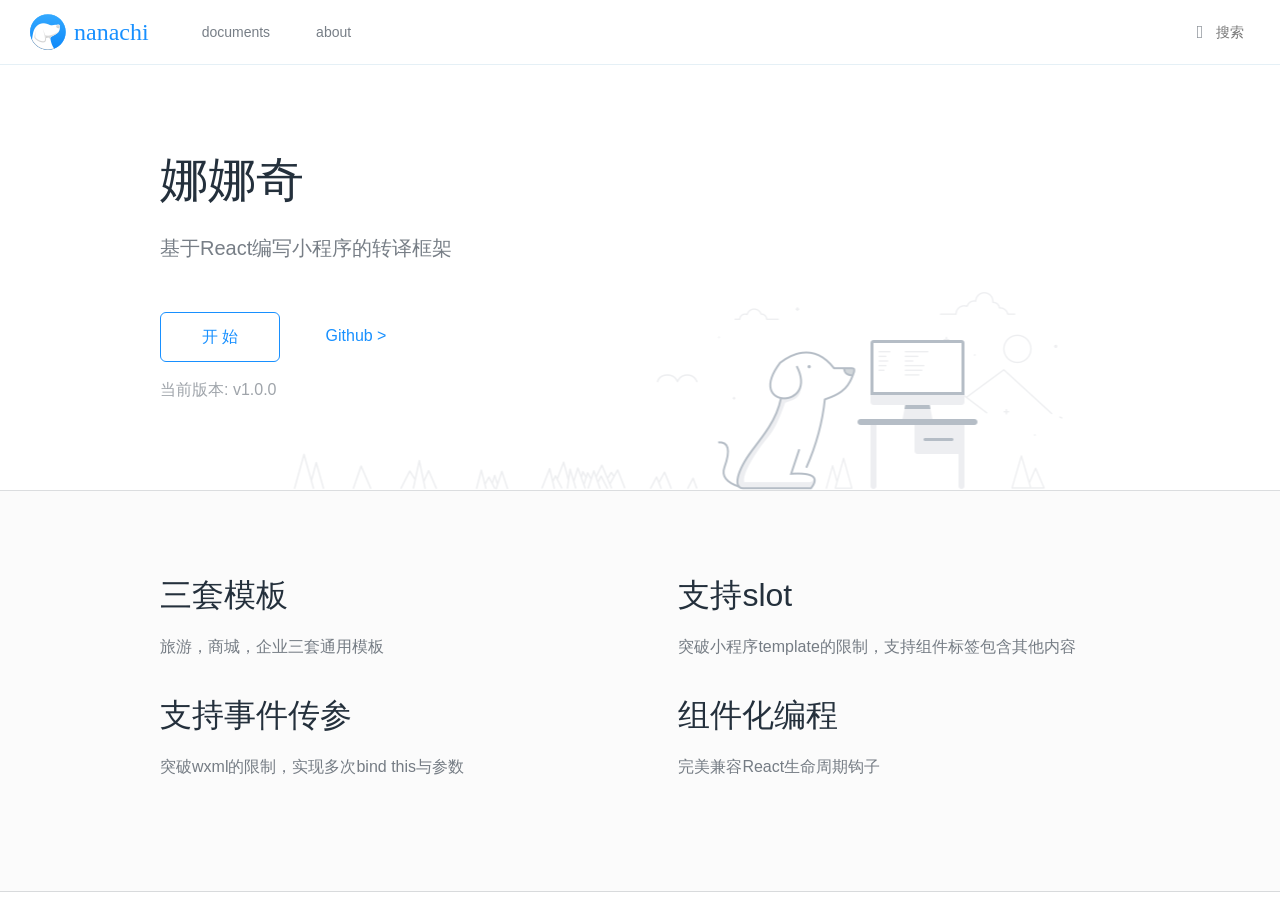
==== index.html @ 3ed21d97 "添加官网" ====
<html lang="zh-CN"><head><meta charSet="UTF-8"/><meta content="text/html; charset=utf-8" http-equiv="Content-Type"/><meta http-equiv="X-UA-Compatible" content="IE=edge"/><meta name="viewport" content="width=device-width, initial-scale=1, maximum-scale=1"/><meta name="apple-mobile-web-app-capable" content="yes"/><meta name="apple-mobile-web-app-status-bar-style" content="black"/><link rel="apple-touch-icon" sizes="180x180" href="ydoc/images/apple-touch-icon.png"/><link rel="icon" type="image/png" sizes="32x32" href="ydoc/images/favicon-32x32.png"/><link rel="icon" type="image/png" sizes="16x16" href="ydoc/images/favicon-16x16.png"/><link rel="manifest" href="ydoc/images/manifest.json"/><link rel="mask-icon" href="ydoc/images/safari-pinned-tab.svg" color="#5bbad5"/><meta name="theme-color" content="#ffffff"/><meta http-equiv="Cache-Control" content="no-transform"/><meta http-equiv="Cache-Control" content="no-siteapp"/><title>nanachi</title><link rel="stylesheet" href="ydoc/styles/style.css"/><meta name="author" content="司徒正美"/><meta name="keywords"/><meta name="description" content="使用Reac微信小程序"/><meta id="releativePath" content=""/><link rel="stylesheet" href="ydoc/ydoc-plugin-search/search.css"/></head><body><div class="g-doc"><div class="m-main" id="js-panel"><header class="m-header" id="js-header"><div class="m-header-title js-logo"><a href="" target="_self"><img class="logo" width="36" src="ydoc/images/dog@1x.png"/><h6 class="name">nanachi</h6></a></div><div><div class="m-search">
      <div class="icon">&#xf0fd;</div>
      <input type="text" class="input js-input" placeholder="搜索" />
      <div class="m-search-result js-search-result"></div>
    </div></div><nav class="m-header-nav js-nav"><ul class="m-header-items"><li class="item "><a class="href" href="documents/intro.html">documents</a></li><li class="item "><a class="href" href="about/index.html">about</a></li></ul></nav><div id="js-nav-btn" class="m-header-btn ui-font-ydoc"></div></header><div class="m-content" id="js-content"><div class="g-home"><section class="m-section home"><div class="m-section-container"><div class="m-section-title"><h4 class="name">娜娜奇</h4><p class="desc">基于React编写小程序的转译框架</p><div class="m-section-btngroup"><a href="./documents/index.html"><div class="btn ">开 始</div></a><a href="https://github.com/YMFE/ydoc"><div class="btn btn-ghost">Github &gt;</div></a></div><p class="caption">当前版本: v1.0.0</p></div><div class="m-section-banner"><img src="./ydoc/images/dogbg@1x.png" alt="bg" srcSet="./ydoc/images/dogbg@2x.png 2x"/></div></div></section><section class="m-section feature"><div class="m-section-container"><div class="m-section-box"><div class="item"><h6 class="title">三套模板</h6><p class="desc">旅游，商城，企业三套通用模板</p></div><div class="item"><h6 class="title">支持slot</h6><p class="desc">突破小程序template的限制，支持组件标签包含其他内容</p></div><div class="item"><h6 class="title">支持事件传参</h6><p class="desc">突破wxml的限制，实现多次bind this与参数</p></div><div class="item"><h6 class="title">组件化编程</h6><p class="desc">完美兼容React生命周期钩子</p></div></div></div></section></div><footer class="m-footer"><div class="m-footer-container"><div class="m-footer-links"><div class="group"><p class="title">团队网址</p><ul><li><a class="href" href="https://ymfe.org/">YMFE</a></li><li><a class="href" href="https://blog.ymfe.org/">YMFE Blog</a></li></ul></div><div class="group"><p class="title">Git仓库</p><ul><li><a class="href" href="https://github.com/YMFE/ydoc">Github</a></li><li><a class="href" href="https://github.com/YMFE/ydoc/issues">Github Issue</a></li></ul></div></div><div class="m-footer-title"><p class="copyright">© 2018 <a class="href" href="https://ymfe.org/">YMFE Team</a></p><p>Build by <a class="href" href="https://ydoc.ymfe.org/">ydoc</a></p></div></div></footer></div></div></div><div></div><script>
    var $content = document.getElementById('js-content');
    var $summaryItems = Array.prototype.slice.call(document.querySelectorAll('#js-menu .href'));
    var $menu = document.getElementById('js-menu');
    if ($menu && sessionStorage.menuScrollTop) {
		$menu.scrollTop = sessionStorage.menuScrollTop;
    }
    // 刷新页面但不切换 pathname 的时候，内容区恢复到记忆的高度
    if ($content && sessionStorage.contentScrollTop && window.location.pathname == sessionStorage.locationPathname) {
      $content.scrollTop = sessionStorage.contentScrollTop;
    }
    sessionStorage.setItem('locationPathname', window.location.pathname);</script><script src="ydoc/scripts/plugins/dollar.min.js"></script><script src="ydoc/scripts/plugins/responsive-nav.min.js"></script><script src="ydoc/scripts/plugins/slideout.min.js"></script><script src="ydoc/scripts/app.js"></script><script src="ydoc/ydoc-plugin-search/core.js"></script><script src="ydoc/ydoc-plugin-search/search.js"></script><script src="search_json.js"></script></body></html>
---- ydoc/styles/style.css ----
@charset "UTF-8";
/*
	* by wenbo.dong@qunar.com
	* method color
	* param $color: color HEX
	* param $index: color number
*/
body {
  font-size: 14px;
  color: rgba(3, 17, 31, 0.87);
  -webkit-font-smoothing: antialiased;
  line-height: 1.5;
}

@font-face {
  font-family: 'ydoc';
  src: url("https://s.qunarzz.com/ydoc/fonts/0.0.4/ydoc.eot");
  /* IE9*/
  src: url("https://s.qunarzz.com/ydoc/fonts/0.0.4/ydoc.woff") format("woff"), url("https://s.qunarzz.com/ydoc/fonts/0.0.4/ymfe.ttf") format("truetype"), url("https://s.qunarzz.com/ydoc/fonts/0.0.4/ydoc.svg#iconfont") format("svg");
  /* iOS 4.1- */
}

.ui-font-ydoc {
  font-family: ydoc;
}

::-webkit-scrollbar {
  width: 6px;
  height: 4px;
}

::-webkit-scrollbar-track {
  -webkit-box-shadow: rgba(217, 237, 255, 0.3);
  background: rgba(217, 237, 255, 0.1);
}

::-webkit-scrollbar-thumb {
  border-radius: 3px;
  background: rgba(101, 181, 255, 0.3);
  -webkit-box-shadow: rgba(217, 237, 255, 0.5);
}

::-webkit-scrollbar-thumb:window-inactive {
  background: rgba(101, 181, 255, 0.3);
}

h1, h2, h3, h4, h5, h6 {
  margin-top: 0;
  margin-bottom: .5em;
  font-weight: 400;
  line-height: 1.5;
}

p {
  margin-top: 0;
  margin-bottom: 1em;
}

h1, .h1 {
  font-size: 32px;
}

h2, .h2 {
  font-size: 24px;
}

h3, .h3 {
  font-size: 20px;
}

h4, .h4 {
  font-size: 16px;
}

h5, .h5 {
  font-size: 14px;
}

h6, .h6 {
  font-size: 12px;
}

@media screen and (max-width: 960px) {
  ::-webkit-scrollbar {
    /*隐藏滚轮*/
    display: none;
  }
}

*,
::before,
::after {
  box-sizing: border-box;
  -webkit-tap-highlight-color: rgba(0, 0, 0, 0);
}

html {
  font-size: 100px;
}

body {
  font-family: -apple-system, BlinkMacSystemFont, "Segoe UI", Roboto, "Helvetica Neue", Helvetica, "PingFang SC", "Hiragino Sans GB", "Microsoft YaHei", SimSun, sans-serif;
}

ul,
ol,
dl,
dd,
h1,
h2,
h3,
h4,
h5,
h6,
figure,
form,
fieldset,
legend,
input,
textarea,
button,
p,
blockquote,
th,
td,
pre,
xmp {
  margin: 0;
  padding: 0;
}

input,
textarea,
button,
select,
pre,
xmp,
tt,
code,
kbd,
samp {
  line-height: inherit;
  font-family: inherit;
}

table {
  border-collapse: collapse;
  border-spacing: 0;
  table-layout: fixed;
  text-align: left;
}

fieldset,
img {
  border: 0;
  vertical-align: middle;
}

article,
aside,
details,
figcaption,
figure,
footer,
header,
main,
menu,
nav,
section,
summary {
  display: block;
}

audio,
canvas,
video {
  display: inline-block;
}

blockquote:before,
blockquote:after,
q:before,
q:after {
  content: "\0020";
}

textarea {
  resize: vertical;
}

input,
textarea,
button,
select
a {
  outline: 0 none;
}

input,
textarea,
button,
select {
  color: inherit;
}

input:disabled,
textarea:disabled,
button:disabled,
select:disabled {
  opacity: 1;
}

button::-moz-focus-inner,
input::-moz-focus-inner {
  padding: 0;
  border: 0;
}

mark {
  background-color: rgba(0, 0, 0, 0);
}

a,
ins,
s,
u,
del {
  text-decoration: none;
}

a,
img {
  -webkit-touch-callout: none;
}

a:link, a:visited {
  color: inherit;
}

.row {
  box-sizing: border-box;
  width: 100%;
}

.row:after {
  content: '';
  display: table;
  clear: both;
}

.container {
  box-sizing: border-box;
}

@media screen and (max-width: 600px) {
  .col-xs-1 {
    width: 8.33333%;
    float: left;
    box-sizing: border-box;
  }
  .col-xs-2 {
    width: 16.66667%;
    float: left;
    box-sizing: border-box;
  }
  .col-xs-3 {
    width: 25%;
    float: left;
    box-sizing: border-box;
  }
  .col-xs-4 {
    width: 33.33333%;
    float: left;
    box-sizing: border-box;
  }
  .col-xs-5 {
    width: 41.66667%;
    float: left;
    box-sizing: border-box;
  }
  .col-xs-6 {
    width: 50%;
    float: left;
    box-sizing: border-box;
  }
  .col-xs-7 {
    width: 58.33333%;
    float: left;
    box-sizing: border-box;
  }
  .col-xs-8 {
    width: 66.66667%;
    float: left;
    box-sizing: border-box;
  }
  .col-xs-9 {
    width: 75%;
    float: left;
    box-sizing: border-box;
  }
  .col-xs-10 {
    width: 83.33333%;
    float: left;
    box-sizing: border-box;
  }
  .col-xs-11 {
    width: 91.66667%;
    float: left;
    box-sizing: border-box;
  }
  .col-xs-12 {
    width: 100%;
    float: left;
    box-sizing: border-box;
  }
  .container {
    width: 100%;
    padding: 0 .16rem;
  }
}

@media screen and (min-width: 600px) {
  .col-sm-1 {
    width: 8.33333%;
    float: left;
    box-sizing: border-box;
  }
  .col-sm-2 {
    width: 16.66667%;
    float: left;
    box-sizing: border-box;
  }
  .col-sm-3 {
    width: 25%;
    float: left;
    box-sizing: border-box;
  }
  .col-sm-4 {
    width: 33.33333%;
    float: left;
    box-sizing: border-box;
  }
  .col-sm-5 {
    width: 41.66667%;
    float: left;
    box-sizing: border-box;
  }
  .col-sm-6 {
    width: 50%;
    float: left;
    box-sizing: border-box;
  }
  .col-sm-7 {
    width: 58.33333%;
    float: left;
    box-sizing: border-box;
  }
  .col-sm-8 {
    width: 66.66667%;
    float: left;
    box-sizing: border-box;
  }
  .col-sm-9 {
    width: 75%;
    float: left;
    box-sizing: border-box;
  }
  .col-sm-10 {
    width: 83.33333%;
    float: left;
    box-sizing: border-box;
  }
  .col-sm-11 {
    width: 91.66667%;
    float: left;
    box-sizing: border-box;
  }
  .col-sm-12 {
    width: 100%;
    float: left;
    box-sizing: border-box;
  }
  .container {
    width: 100%;
    padding: 0 .16rem;
  }
}

@media screen and (min-width: 960px) {
  .col-md-1 {
    width: 8.33333%;
    float: left;
    box-sizing: border-box;
  }
  .col-md-2 {
    width: 16.66667%;
    float: left;
    box-sizing: border-box;
  }
  .col-md-3 {
    width: 25%;
    float: left;
    box-sizing: border-box;
  }
  .col-md-4 {
    width: 33.33333%;
    float: left;
    box-sizing: border-box;
  }
  .col-md-5 {
    width: 41.66667%;
    float: left;
    box-sizing: border-box;
  }
  .col-md-6 {
    width: 50%;
    float: left;
    box-sizing: border-box;
  }
  .col-md-7 {
    width: 58.33333%;
    float: left;
    box-sizing: border-box;
  }
  .col-md-8 {
    width: 66.66667%;
    float: left;
    box-sizing: border-box;
  }
  .col-md-9 {
    width: 75%;
    float: left;
    box-sizing: border-box;
  }
  .col-md-10 {
    width: 83.33333%;
    float: left;
    box-sizing: border-box;
  }
  .col-md-11 {
    width: 91.66667%;
    float: left;
    box-sizing: border-box;
  }
  .col-md-12 {
    width: 100%;
    float: left;
    box-sizing: border-box;
  }
  .container {
    width: 100%;
    padding: 0 .16rem;
  }
}

@media screen and (min-width: 1440px) {
  .col-lg-1 {
    width: 8.33333%;
    float: left;
    box-sizing: border-box;
  }
  .col-lg-2 {
    width: 16.66667%;
    float: left;
    box-sizing: border-box;
  }
  .col-lg-3 {
    width: 25%;
    float: left;
    box-sizing: border-box;
  }
  .col-lg-4 {
    width: 33.33333%;
    float: left;
    box-sizing: border-box;
  }
  .col-lg-5 {
    width: 41.66667%;
    float: left;
    box-sizing: border-box;
  }
  .col-lg-6 {
    width: 50%;
    float: left;
    box-sizing: border-box;
  }
  .col-lg-7 {
    width: 58.33333%;
    float: left;
    box-sizing: border-box;
  }
  .col-lg-8 {
    width: 66.66667%;
    float: left;
    box-sizing: border-box;
  }
  .col-lg-9 {
    width: 75%;
    float: left;
    box-sizing: border-box;
  }
  .col-lg-10 {
    width: 83.33333%;
    float: left;
    box-sizing: border-box;
  }
  .col-lg-11 {
    width: 91.66667%;
    float: left;
    box-sizing: border-box;
  }
  .col-lg-12 {
    width: 100%;
    float: left;
    box-sizing: border-box;
  }
  .container {
    width: 100%;
    padding: 0 .16rem;
  }
}

.useage1 {
  background-color: #d9edff;
}

.useage2 {
  background-color: #b2daff;
}

.useage3 {
  background-color: #8cc8ff;
}

.useage4 {
  background-color: #65b5ff;
}

.useage5 {
  background-color: #3fa3ff;
}

.useage6 {
  background-color: #1890ff;
}

.useage7 {
  background-color: #1373cc;
}

.useage8 {
  background-color: #0e5699;
}

.useage9 {
  background-color: #0a3a66;
}

.useage10 {
  background-color: #051d33;
}

/*! responsive-nav.js 1.0.39 by @viljamis */
.m-header-nav ul {
  margin: 0;
  padding: 0;
  width: 100%;
  display: block;
  list-style: none;
}

.js .m-header-nav {
  clip: rect(0 0 0 0);
  max-height: 0;
  position: absolute;
  display: block;
  overflow: hidden;
  zoom: 1;
}

.m-header-nav.opened {
  max-height: 9999px;
}

.nav-toggle {
  -webkit-tap-highlight-color: rgba(0, 0, 0, 0);
  -webkit-touch-callout: none;
  -webkit-user-select: none;
  -moz-user-select: none;
  -ms-user-select: none;
  -o-user-select: none;
  user-select: none;
}

@media screen and (min-width: 960px) {
  .js .m-header-nav {
    position: relative;
  }
  .js .m-header-nav.closed {
    max-height: none;
  }
  .nav-toggle {
    display: none;
  }
  .m-header-btn {
    display: none;
  }
}

body {
  width: 100%;
  height: 100%;
}

.slideout-menu {
  position: fixed;
  left: 0;
  top: 0;
  bottom: 0;
  right: 0;
  z-index: 0;
  width: 256px;
  overflow-y: auto;
  -webkit-overflow-scrolling: touch;
  display: none;
}

.slideout-panel {
  position: relative;
  z-index: 1;
  will-change: transform;
}

.slideout-open,
.slideout-open body,
.slideout-open .slideout-panel {
  overflow: hidden;
}

.slideout-open .slideout-menu {
  display: block;
}

@media screen and (min-width: 960px) {
  .slideout-menu {
    display: block;
  }
  .slideout-panel {
    will-change: inherit;
  }
}

@font-face {
  font-family: octicons-link;
  src: url([data-uri]) format("woff");
}

.markdown-body {
  box-sizing: border-box;
  min-width: 200px;
  max-width: 980px;
  margin: 0 auto;
  padding: 0;
  transition: all 0.2s;
}

@media screen and (min-width: 960px) {
  .markdown-body {
    padding: 0 .4rem;
  }
}

.markdown-body {
  -ms-text-size-adjust: 100%;
  -webkit-text-size-adjust: 100%;
  line-height: 1.5;
  color: #24292e;
  font-family: -apple-system, BlinkMacSystemFont, "Segoe UI", Helvetica, Arial, sans-serif, "Apple Color Emoji", "Segoe UI Emoji", "Segoe UI Symbol";
  font-size: 16px;
  line-height: 1.5;
  word-wrap: break-word;
}

.markdown-body .pl-c {
  color: #6a737d;
}

.markdown-body .pl-c1,
.markdown-body .pl-s .pl-v {
  color: #005cc5;
}

.markdown-body .pl-e,
.markdown-body .pl-en {
  color: #6f42c1;
}

.markdown-body .pl-smi,
.markdown-body .pl-s .pl-s1 {
  color: #24292e;
}

.markdown-body .pl-ent {
  color: #22863a;
}

.markdown-body .pl-k {
  color: #d73a49;
}

.markdown-body .pl-s,
.markdown-body .pl-pds,
.markdown-body .pl-s .pl-pse .pl-s1,
.markdown-body .pl-sr,
.markdown-body .pl-sr .pl-cce,
.markdown-body .pl-sr .pl-sre,
.markdown-body .pl-sr .pl-sra {
  color: #032f62;
}

.markdown-body .pl-v,
.markdown-body .pl-smw {
  color: #e36209;
}

.markdown-body .pl-bu {
  color: #b31d28;
}

.markdown-body .pl-ii {
  color: #fafbfc;
  background-color: #b31d28;
}

.markdown-body .pl-c2 {
  color: #fafbfc;
  background-color: #d73a49;
}

.markdown-body .pl-c2::before {
  content: "^M";
}

.markdown-body .pl-sr .pl-cce {
  font-weight: bold;
  color: #22863a;
}

.markdown-body .pl-ml {
  color: #735c0f;
}

.markdown-body .pl-mh,
.markdown-body .pl-mh .pl-en,
.markdown-body .pl-ms {
  font-weight: bold;
  color: #005cc5;
}

.markdown-body .pl-mi {
  font-style: italic;
  color: #24292e;
}

.markdown-body .pl-mb {
  font-weight: bold;
  color: #24292e;
}

.markdown-body .pl-md {
  color: #b31d28;
  background-color: #ffeef0;
}

.markdown-body .pl-mi1 {
  color: #22863a;
  background-color: #f0fff4;
}

.markdown-body .pl-mc {
  color: #e36209;
  background-color: #ffebda;
}

.markdown-body .pl-mi2 {
  color: #f6f8fa;
  background-color: #005cc5;
}

.markdown-body .pl-mdr {
  font-weight: bold;
  color: #6f42c1;
}

.markdown-body .pl-ba {
  color: #586069;
}

.markdown-body .pl-sg {
  color: #959da5;
}

.markdown-body .pl-corl {
  text-decoration: underline;
  color: #032f62;
}

.markdown-body .octicon {
  display: inline-block;
  vertical-align: text-top;
  fill: currentColor;
}

.markdown-body a {
  background-color: transparent;
}

.markdown-body a:active,
.markdown-body a:hover {
  outline-width: 0;
}

.markdown-body strong {
  font-weight: inherit;
}

.markdown-body strong {
  font-weight: bolder;
}

.markdown-body h1 {
  font-size: 2em;
  margin: 0.67em 0;
}

.markdown-body img {
  border-style: none;
}

.markdown-body code,
.markdown-body kbd,
.markdown-body pre {
  font-family: monospace, monospace;
  font-size: 1em;
}

.markdown-body hr {
  box-sizing: content-box;
  height: 0;
  overflow: visible;
}

.markdown-body input {
  font: inherit;
  margin: 0;
}

.markdown-body input {
  overflow: visible;
}

.markdown-body [type="checkbox"] {
  box-sizing: border-box;
  padding: 0;
}

.markdown-body * {
  box-sizing: border-box;
}

.markdown-body input {
  font-family: inherit;
  font-size: inherit;
  line-height: inherit;
}

.markdown-body a {
  color: #0366d6;
  text-decoration: none;
}

.markdown-body a:hover {
  text-decoration: underline;
}

.markdown-body strong {
  font-weight: 600;
}

.markdown-body hr {
  height: 0;
  margin: 15px 0;
  overflow: hidden;
  background: transparent;
  border: 0;
  border-bottom: 1px solid #dfe2e5;
}

.markdown-body hr::before {
  display: table;
  content: "";
}

.markdown-body hr::after {
  display: table;
  clear: both;
  content: "";
}

.markdown-body table {
  border-spacing: 0;
  border-collapse: collapse;
}

.markdown-body td,
.markdown-body th {
  padding: 0;
}

.markdown-body h1,
.markdown-body h2,
.markdown-body h3,
.markdown-body h4,
.markdown-body h5,
.markdown-body h6 {
  margin-top: 0;
  margin-bottom: 0;
}

.markdown-body h1 {
  font-size: 32px;
  font-weight: 600;
}

.markdown-body h2 {
  font-size: 24px;
  font-weight: 600;
}

.markdown-body h3 {
  font-size: 20px;
  font-weight: 600;
}

.markdown-body h4 {
  font-size: 16px;
  font-weight: 600;
}

.markdown-body h5 {
  font-size: 14px;
  font-weight: 600;
}

.markdown-body h6 {
  font-size: 12px;
  font-weight: 600;
}

.markdown-body p {
  margin-top: 0;
  margin-bottom: 10px;
}

.markdown-body blockquote {
  margin: 0;
}

.markdown-body ul,
.markdown-body ol {
  padding-left: 0;
  margin-top: 0;
  margin-bottom: 0;
}

.markdown-body ol ol,
.markdown-body ul ol {
  list-style-type: lower-roman;
}

.markdown-body ul ul ol,
.markdown-body ul ol ol,
.markdown-body ol ul ol,
.markdown-body ol ol ol {
  list-style-type: lower-alpha;
}

.markdown-body dd {
  margin-left: 0;
}

.markdown-body code {
  font-family: "SFMono-Regular", Consolas, "Liberation Mono", Menlo, Courier, monospace;
  font-size: 12px;
}

.markdown-body pre {
  margin-top: 0;
  margin-bottom: 0;
  font-family: "SFMono-Regular", Consolas, "Liberation Mono", Menlo, Courier, monospace;
  font-size: 12px;
}

.markdown-body .octicon {
  vertical-align: text-bottom;
}

.markdown-body .pl-0 {
  padding-left: 0 !important;
}

.markdown-body .pl-1 {
  padding-left: 4px !important;
}

.markdown-body .pl-2 {
  padding-left: 8px !important;
}

.markdown-body .pl-3 {
  padding-left: 16px !important;
}

.markdown-body .pl-4 {
  padding-left: 24px !important;
}

.markdown-body .pl-5 {
  padding-left: 32px !important;
}

.markdown-body .pl-6 {
  padding-left: 40px !important;
}

.markdown-body::before {
  display: table;
  content: "";
}

.markdown-body::after {
  display: table;
  clear: both;
  content: "";
}

.markdown-body > *:first-child {
  margin-top: 0 !important;
}

.markdown-body > *:last-child {
  margin-bottom: 0 !important;
}

.markdown-body a:not([href]) {
  color: inherit;
  text-decoration: none;
}

.markdown-body .anchor {
  float: left;
  padding-right: 4px;
  margin-left: -20px;
  line-height: 1;
}

.markdown-body .anchor:focus {
  outline: none;
}

.markdown-body p,
.markdown-body blockquote,
.markdown-body ul,
.markdown-body ol,
.markdown-body dl,
.markdown-body table,
.markdown-body pre {
  margin-top: 0;
  margin-bottom: 16px;
}

.markdown-body hr {
  height: 0.25em;
  padding: 0;
  margin: 24px 0;
  background-color: #e1e4e8;
  border: 0;
}

.markdown-body blockquote {
  padding: 0 1em;
  color: #6a737d;
  border-left: 0.25em solid #dfe2e5;
}

.markdown-body blockquote > :first-child {
  margin-top: 0;
}

.markdown-body blockquote > :last-child {
  margin-bottom: 0;
}

.markdown-body kbd {
  display: inline-block;
  padding: 3px 5px;
  font-size: 11px;
  line-height: 10px;
  color: #444d56;
  vertical-align: middle;
  background-color: #fafbfc;
  border: solid 1px #c6cbd1;
  border-bottom-color: #959da5;
  border-radius: 3px;
  box-shadow: inset 0 -1px 0 #959da5;
}

.markdown-body h1,
.markdown-body h2,
.markdown-body h3,
.markdown-body h4,
.markdown-body h5,
.markdown-body h6 {
  margin-top: 24px;
  margin-bottom: 16px;
  font-weight: 600;
  line-height: 1.25;
}

.markdown-body h1 .octicon-link,
.markdown-body h2 .octicon-link,
.markdown-body h3 .octicon-link,
.markdown-body h4 .octicon-link,
.markdown-body h5 .octicon-link,
.markdown-body h6 .octicon-link {
  color: #1b1f23;
  vertical-align: middle;
  visibility: hidden;
}

.markdown-body h1:hover .anchor,
.markdown-body h2:hover .anchor,
.markdown-body h3:hover .anchor,
.markdown-body h4:hover .anchor,
.markdown-body h5:hover .anchor,
.markdown-body h6:hover .anchor {
  text-decoration: none;
}

.markdown-body h1:hover .anchor .octicon-link,
.markdown-body h2:hover .anchor .octicon-link,
.markdown-body h3:hover .anchor .octicon-link,
.markdown-body h4:hover .anchor .octicon-link,
.markdown-body h5:hover .anchor .octicon-link,
.markdown-body h6:hover .anchor .octicon-link {
  visibility: visible;
}

.markdown-body h1 {
  padding-bottom: 0.3em;
  font-size: 2em;
}

.markdown-body h2 {
  padding-bottom: 0.3em;
  font-size: 1.5em;
}

.markdown-body h3 {
  font-size: 1.25em;
}

.markdown-body h4 {
  font-size: 1em;
}

.markdown-body h5 {
  font-size: 0.875em;
}

.markdown-body h6 {
  font-size: 0.85em;
  color: #6a737d;
}

.markdown-body ul,
.markdown-body ol {
  padding-left: 2em;
}

.markdown-body ul ul,
.markdown-body ul ol,
.markdown-body ol ol,
.markdown-body ol ul {
  margin-top: 0;
  margin-bottom: 0;
}

.markdown-body li {
  word-wrap: break-all;
}

.markdown-body li > p {
  margin-top: 16px;
}

.markdown-body li + li {
  margin-top: 0.25em;
}

.markdown-body dl {
  padding: 0;
}

.markdown-body dl dt {
  padding: 0;
  margin-top: 16px;
  font-size: 1em;
  font-style: italic;
  font-weight: 600;
}

.markdown-body dl dd {
  padding: 0 16px;
  margin-bottom: 16px;
}

.markdown-body table {
  display: block;
  width: 100%;
  overflow: auto;
}

.markdown-body table th {
  font-weight: 600;
}

.markdown-body table th,
.markdown-body table td {
  padding: 6px 13px;
  border: 1px solid #dfe2e5;
}

.markdown-body table tr {
  background-color: #fff;
  border-top: 1px solid #c6cbd1;
}

.markdown-body table tr:nth-child(2n) {
  background-color: #f6f8fa;
}

.markdown-body img {
  max-width: 100%;
  box-sizing: content-box;
  background-color: #fff;
}

.markdown-body img[align=right] {
  padding-left: 20px;
}

.markdown-body img[align=left] {
  padding-right: 20px;
}

.markdown-body code {
  padding: 0.2em 0.4em;
  margin: 0;
  font-size: 85%;
  background-color: rgba(27, 31, 35, 0.05);
  border-radius: 3px;
}

.markdown-body pre {
  word-wrap: normal;
}

.markdown-body pre > code {
  padding: 0;
  margin: 0;
  font-size: 100%;
  word-break: normal;
  white-space: pre;
  background: transparent;
  border: 0;
}

.markdown-body .highlight {
  margin-bottom: 16px;
}

.markdown-body .highlight pre {
  margin-bottom: 0;
  word-break: normal;
}

.markdown-body .highlight pre,
.markdown-body pre {
  padding: 16px;
  overflow: auto;
  font-size: 85%;
  line-height: 1.45;
  background-color: #f6f8fa;
  border-radius: 3px;
}

.markdown-body pre code {
  display: inline;
  max-width: auto;
  padding: 0;
  margin: 0;
  overflow: visible;
  line-height: inherit;
  word-wrap: normal;
  background-color: transparent;
  border: 0;
}

.markdown-body .full-commit .btn-outline:not(:disabled):hover {
  color: #005cc5;
  border-color: #005cc5;
}

.markdown-body kbd {
  display: inline-block;
  padding: 3px 5px;
  font: 11px "SFMono-Regular", Consolas, "Liberation Mono", Menlo, Courier, monospace;
  line-height: 10px;
  color: #444d56;
  vertical-align: middle;
  background-color: #fafbfc;
  border: solid 1px #d1d5da;
  border-bottom-color: #c6cbd1;
  border-radius: 3px;
  box-shadow: inset 0 -1px 0 #c6cbd1;
}

.markdown-body :checked + .radio-label {
  position: relative;
  z-index: 1;
  border-color: #0366d6;
}

.markdown-body .task-list-item {
  list-style-type: none;
}

.markdown-body .task-list-item + .task-list-item {
  margin-top: 3px;
}

.markdown-body .task-list-item input {
  margin: 0 0.2em 0.25em -1.6em;
  vertical-align: middle;
}

.markdown-body hr {
  border-bottom-color: #eee;
}

.markdown-body {
  color: rgba(3, 17, 31, 0.87);
}

.markdown-body h1,
.markdown-body h2,
.markdown-body h3,
.markdown-body h4,
.markdown-body h5,
.markdown-body h6 {
  font-weight: 500;
}

.markdown-body h2 {
  margin: .54rem 0 .24rem;
}

.markdown-body h3 {
  margin: .32rem 0 .16rem;
}

.markdown-body a {
  text-decoration: none;
  background-color: rgba(187, 239, 253, 0.3);
  border-bottom: 1px solid rgba(0, 0, 0, 0.2);
  color: rgba(3, 17, 31, 0.87);
  transition: all .2s;
}

.markdown-body a:hover {
  text-decoration: none;
  background-color: #bbeffd;
  border-bottom-color: rgba(3, 17, 31, 0.87);
}

/* PrismJS 1.14.0
http://prismjs.com/download.html#themes=prism&languages=markup+css+clike+javascript */
/**
 * prism.js default theme for JavaScript, CSS and HTML
 * Based on dabblet (http://dabblet.com)
 * @author Lea Verou
 */
code[class*="language-"],
pre[class*="language-"] {
  color: black;
  background: none;
  text-shadow: 0 1px white;
  font-family: Consolas, Monaco, 'Andale Mono', 'Ubuntu Mono', monospace;
  text-align: left;
  white-space: pre;
  word-spacing: normal;
  word-break: normal;
  word-wrap: normal;
  line-height: 1.5;
  -moz-tab-size: 4;
  -o-tab-size: 4;
  tab-size: 4;
  -webkit-hyphens: none;
  -moz-hyphens: none;
  -ms-hyphens: none;
  hyphens: none;
}

pre[class*="language-"]::-moz-selection, pre[class*="language-"] ::-moz-selection,
code[class*="language-"]::-moz-selection, code[class*="language-"] ::-moz-selection {
  text-shadow: none;
  background: #b3d4fc;
}

pre[class*="language-"]::selection, pre[class*="language-"] ::selection,
code[class*="language-"]::selection, code[class*="language-"] ::selection {
  text-shadow: none;
  background: #b3d4fc;
}

@media print {
  code[class*="language-"],
  pre[class*="language-"] {
    text-shadow: none;
  }
}

/* Code blocks */
pre[class*="language-"] {
  padding: 1em;
  margin: .5em 0;
  overflow: auto;
}

:not(pre) > code[class*="language-"],
pre[class*="language-"] {
  background: #f5f2f0;
}

/* Inline code */
:not(pre) > code[class*="language-"] {
  padding: .1em;
  border-radius: .3em;
  white-space: normal;
}

.token.comment,
.token.prolog,
.token.doctype,
.token.cdata {
  color: slategray;
}

.token.punctuation {
  color: #999;
}

.namespace {
  opacity: .7;
}

.token.property,
.token.tag,
.token.boolean,
.token.number,
.token.constant,
.token.symbol,
.token.deleted {
  color: #905;
}

.token.selector,
.token.attr-name,
.token.string,
.token.char,
.token.builtin,
.token.inserted {
  color: #690;
}

.token.operator,
.token.entity,
.token.url,
.language-css .token.string,
.style .token.string {
  color: #9a6e3a;
  background: rgba(255, 255, 255, 0.5);
}

.token.atrule,
.token.attr-value,
.token.keyword {
  color: #07a;
}

.token.function,
.token.class-name {
  color: #DD4A68;
}

.token.regex,
.token.important,
.token.variable {
  color: #e90;
}

.token.important,
.token.bold {
  font-weight: bold;
}

.token.italic {
  font-style: italic;
}

.token.entity {
  cursor: help;
}

.g-doc {
  display: flex;
  width: 100%;
  height: 100%;
  position: relative;
  left: 0;
  transition: all 0.2s ease-in-out;
  overflow: hidden;
}

.m-main {
  width: 100%;
  overflow-y: auto;
  -webkit-overflow-scrolling: touch;
}

.m-main h2:before, .m-main h3:before {
  content: "";
  display: block;
  margin-top: -.8rem;
  height: .8rem;
  visibility: hidden;
}

@media screen and (min-width: 960px) {
  .m-main {
    box-shadow: none;
  }
}

.m-header {
  min-height: .64rem;
  position: relative;
  display: flex;
  flex-direction: column;
  position: fixed;
  top: 0;
  left: 0;
  width: 100%;
  color: rgba(3, 17, 31, 0.54);
  background-color: rgba(255, 255, 255, 0.97);
  border-bottom: 1px solid #e5f0f6;
  backface-visibility: hidden;
  z-index: 999;
  transform: translateZ(1000px);
}

.m-header-title {
  height: .64rem;
  padding: 0 .3rem;
  display: flex;
  align-items: center;
}

.m-header-title .name, .m-header-title .logo {
  display: inline-block;
  vertical-align: middle;
}

.m-header-title .name {
  margin-left: .08rem;
  color: #1890ff;
  font-size: 24px;
  font-family: 'Arial Rounded MT Bold';
}

.m-header-nav {
  border-bottom: 1px solid #e5f0f6;
}

.m-header-nav .m-header-items {
  padding: 0.16rem;
}

.m-header-nav .m-header-subtitle {
  padding: .08rem 1.5em;
}

.m-header-nav .m-header-subtitle .item {
  width: 100%;
}

.m-header-nav .m-header-subtitle .link {
  display: inline-block;
  width: 100%;
}

.m-header-nav .item {
  margin-bottom: 0.08rem;
  width: 100%;
  display: inline-block;
  line-height: 1.8;
  margin: 0 0.08rem;
  position: relative;
  cursor: pointer;
  transition: all 0.2s;
  min-height: .32rem;
}

.m-header-nav .item:last-child {
  margin-bottom: 0;
}

.m-header-nav .item.active {
  font-weight: bold;
  color: rgba(3, 17, 31, 0.87);
}

.m-header-nav .item.active .href {
  border-bottom: 2px solid #1890ff;
}

.m-header-nav .href {
  padding: .5em;
}

.m-header-btn {
  position: absolute;
  top: 0.08rem;
  right: 0.08rem;
  font-size: .24rem;
  line-height: 1;
  color: rgba(3, 17, 31, 0.87);
  border-radius: 2px;
  padding: .12rem;
  cursor: pointer;
  transition: color 0.2s;
  -webkit-tap-highlight-color: rgba(0, 0, 0, 0);
  -webkit-touch-callout: none;
  -webkit-user-select: none;
  -moz-user-select: none;
  -ms-user-select: none;
  -o-user-select: none;
  user-select: none;
}

.m-header-btn:hover {
  font-weight: bold;
  color: rgba(3, 17, 31, 0.87);
}

@media screen and (min-width: 960px) {
  .m-header {
    flex-direction: row;
  }
  .m-header-nav {
    border: none;
  }
  .m-header-nav .m-header-items {
    padding: 0;
  }
  .m-header-nav .m-header-items > .item:hover .m-header-subtitle {
    display: block;
  }
  .m-header-nav .m-header-subtitle {
    display: none;
    position: absolute;
    left: 50%;
    top: .64rem;
    transform: translateX(-50%);
    width: auto;
    background-color: #fff;
    padding: .08rem 1.5em;
    border-radius: 4px;
    box-shadow: 0 10px 100px rgba(50, 50, 93, 0.1), 0 5px 35px rgba(50, 50, 93, 0.15), 0 2px 15px rgba(0, 0, 0, 0.1);
  }
  .m-header-nav .m-header-subtitle .item {
    margin: 0;
    padding: 0 8px;
    color: rgba(3, 17, 31, 0.54);
    font-weight: normal;
    white-space: nowrap;
    line-height: .4rem;
  }
  .m-header-nav .m-header-subtitle:after {
    content: '';
    display: block;
    width: 0;
    height: 0;
    border: .08rem solid transparent;
    border-bottom-color: #fff;
    position: absolute;
    left: 50%;
    top: -.16rem;
    transform: translateX(-50%);
  }
  .m-header-nav .item {
    margin: 0 0.16rem;
    line-height: .64rem;
    width: auto;
    transition: color 0.2s;
  }
  .m-header-nav .item:hover {
    font-weight: bold;
    color: rgba(3, 17, 31, 0.87);
  }
  .m-header .m-header-nav {
    overflow: inherit;
  }
}

.m-aside {
  margin-top: .65rem;
  height: 100%;
  height: calc(100% - .65rem);
}

.m-summary {
  padding: 0 .24rem;
  position: absolute;
  left: 0;
  top: 0;
  z-index: 1;
  width: 100%;
  height: 0;
  overflow-y: auto;
  transform: translateY(0);
  -webkit-overflow-scrolling: touch;
  transition: all .2s ease-in-out;
}

.m-summary ul, .m-summary ol, .m-summary li {
  list-style: none;
}

.m-summary.active {
  height: 100%;
  background-color: #fff;
  padding: .24rem;
  padding-bottom: 0.89rem;
  transform: translateY(0.65rem);
}

.m-summary.active .m-summary-content {
  display: block;
}

.m-summary.active + .m-summary-switch .top {
  transform: translateY(10px);
}

.m-summary.active + .m-summary-switch .bottom {
  transform: translateY(-10px);
}

.m-summary-content {
  width: 100%;
  height: auto;
  display: none;
}

.m-summary-block {
  margin-bottom: .16rem;
}

.m-summary-block.active > .href {
  font-weight: bold;
  color: #1890ff;
}

.m-summary-title {
  font-size: 16px;
  line-height: 2.5;
  color: rgba(3, 17, 31, 0.87);
  padding-left: 0.08rem;
}

.m-summary-list {
  font-size: 14px;
  line-height: 2.5;
}

.m-summary-list.indent {
  padding-left: 1.5em;
}

.m-summary-list .item {
  color: rgba(3, 17, 31, 0.54);
  overflow: hidden;
  text-overflow: ellipsis;
  white-space: nowrap;
}

.m-summary-list .item.active {
  font-weight: bold;
  color: #1890ff;
}

.m-summary-list .href {
  color: inherit;
  background-color: transparent;
  transition: all 0.2s;
  display: inline-block;
  width: 100%;
  border-radius: 4px;
  padding-left: 0.08rem;
}

.m-summary-list .href:hover {
  color: #1890ff;
  background-color: #d9edff;
}

.m-summary-switch {
  font-family: 'ydoc';
  position: fixed;
  right: .24rem;
  bottom: .48rem;
  width: .6rem;
  height: .6rem;
  border-radius: 50%;
  color: #1890ff;
  box-shadow: 0 0 20px rgba(0, 0, 0, 0.3);
  background-color: rgba(3, 17, 31, 0.87);
  user-select: none;
  display: flex;
  justify-content: center;
  align-items: center;
  flex-direction: column-reverse;
  z-index: 1;
}

.m-summary-switch .top, .m-summary-switch .bottom {
  transition: all 0.2s ease-in-out;
}

@media screen and (min-width: 960px) {
  .m-summary {
    position: static;
    height: 100%;
    width: 2.4rem;
    padding: .4rem .32rem;
    flex: 3rem 0 0;
  }
  .m-summary-switch {
    display: none;
  }
  .m-summary-content {
    display: block;
  }
}

@media screen and (min-width: 1440px) {
  .m-summary {
    width: 3rem;
  }
}

.m-content {
  overflow-y: scroll;
  overflow-x: hidden;
  -webkit-overflow-scrolling: touch;
  background-color: #fff;
  padding-top: .64rem;
  height: 100%;
}

.m-content-container {
  max-width: 8.1rem;
  padding: .48rem .24rem 1.2rem;
  margin: 0 auto;
}

.m-content-container .title {
  line-height: 1;
}

.m-content-container.markdown-body {
  min-height: calc(100% - 2rem);
}

.m-paging {
  font-size: 16px;
}

.m-paging-item {
  width: 50%;
  color: inherit;
  transition: color 0.2s;
}

.m-paging-item:hover {
  color: #1890ff;
}

.m-paging-prev {
  float: left;
}

.m-paging-next {
  float: right;
  text-align: right;
}

.m-paging:after {
  content: '';
  display: block;
  clear: both;
}

.m-paging .href {
  display: inline-block;
  width: 100%;
  padding: .04rem;
}

@media screen and (min-width: 960px) {
  .m-content {
    overflow-x: hidden;
    overflow-y: auto;
    -webkit-overflow-scrolling: touch;
  }
}

.m-footer {
  background-color: #fff;
  padding: .24rem;
}

.m-footer ul, .m-footer ol, .m-footer li {
  list-style: none;
}

.m-footer-container {
  display: flex;
  flex-direction: column;
  padding: 0;
  transition: all 0.2s;
}

.m-footer-title {
  text-align: center;
}

.m-footer-links {
  display: flex;
  flex-wrap: wrap;
  margin-bottom: .16rem;
  justify-content: center;
}

.m-footer-links .group {
  flex-basis: 30%;
  flex-shrink: 0;
  margin-bottom: .24rem;
}

.m-footer-links .title {
  font-size: 16px;
  line-height: 2;
  color: rgba(3, 17, 31, 0.38);
}

.m-footer .href {
  line-height: 1.8;
  padding: .3em 0;
  color: rgba(3, 17, 31, 0.54);
  background-color: #fff;
  transition: all 0.2s;
}

.m-footer .href:hover {
  color: #1890ff;
}

.m-footer-title {
  color: rgba(3, 17, 31, 0.54);
}

@media screen and (min-width: 960px) {
  .m-footer {
    font-size: 16px;
    color: rgba(3, 17, 31, 0.54);
    padding: .24rem .64rem;
  }
  .m-footer-container {
    flex-direction: row;
    max-width: 10.24rem;
    margin: .24rem auto;
    padding: 0 .32rem;
  }
  .m-footer-title {
    flex: 1;
    text-align: right;
    margin-bottom: .32rem;
  }
  .m-footer-links {
    justify-content: inherit;
    flex: 2;
  }
}

.g-home .m-header {
  background-color: #fbfbfb;
}

.g-home .m-section {
  position: relative;
}

.g-home .m-section-container {
  max-width: 10.24rem;
  margin: 0 auto;
  padding: .8rem .32rem;
  display: flex;
  justify-content: center;
  align-items: center;
  flex-direction: column;
}

.g-home .m-section-title {
  text-align: center;
}

.g-home .m-section-title .name {
  margin-bottom: .24rem;
  font-size: 32px;
  position: relative;
}

.g-home .m-section-title .name:after {
  content: '';
  display: block;
  position: absolute;
  bottom: -.08rem;
  left: 50%;
  transform: translateX(-50%);
  width: .48rem;
  height: 3px;
  background-color: #1373cc;
}

.g-home .m-section-title .desc {
  font-size: 16px;
  color: rgba(3, 17, 31, 0.54);
  line-height: 1.6;
}

.g-home .m-section-banner {
  width: 100%;
  position: absolute;
  z-index: 0;
  bottom: 0;
  left: 50%;
  transform: translateX(-45%);
}

.g-home .m-section-banner img {
  width: 100%;
}

.g-home .m-section-box {
  display: flex;
  justify-content: space-between;
  flex-wrap: wrap;
}

.g-home .m-section .btn {
  width: 1.2rem;
  padding: .14rem;
  line-height: .2rem;
  font-size: 16px;
  color: #1890ff;
  background-color: #fff;
  margin-right: .08rem;
  border-radius: 6px;
  text-align: center;
  user-select: none;
  border: 1px solid #1890ff;
  cursor: pointer;
  transition: all 0.2s;
  transform: translateY(0);
}

.g-home .m-section .btn:hover {
  color: #fff;
  background-color: #1890ff;
}

.g-home .m-section .btn:active {
  background-color: #0e5699;
}

.g-home .m-section .btn.btn-ghost {
  border: none;
}

.g-home .m-section.home {
  padding: .56rem .24rem .64rem;
  border-bottom: 1px solid rgba(3, 17, 31, 0.14);
}

.g-home .m-section.home .m-section-container {
  padding: .24rem .32rem;
}

.g-home .m-section.home .m-section-title {
  text-align: center;
  color: rgba(3, 17, 31, 0.87);
  flex: 1;
}

.g-home .m-section.home .m-section-title .name {
  margin-bottom: .16rem;
}

.g-home .m-section.home .m-section-title .name:after {
  display: none;
}

.g-home .m-section.home .m-section-title .desc {
  color: rgba(3, 17, 31, 0.54);
}

.g-home .m-section.home .m-section-btngroup {
  display: flex;
  justify-content: center;
  padding: .24rem 0 .16rem;
  position: relative;
  z-index: 1;
}

.g-home .m-section.home .caption {
  font-size: 16px;
  color: rgba(3, 17, 31, 0.38);
}

.g-home .m-section.feature {
  background-color: #fbfbfb;
  border-bottom: 1px solid rgba(3, 17, 31, 0.14);
}

.g-home .m-section.feature .item {
  flex: 0 0 46%;
  margin-bottom: .32rem;
}

.g-home .m-section.feature .item .title {
  font-size: 32px;
  margin-bottom: .16rem;
}

.g-home .m-section.feature .item .desc {
  font-size: 16px;
  color: rgba(3, 17, 31, 0.54);
}

@media screen and (min-width: 960px) {
  .g-home .m-section.home .m-section-container {
    flex-direction: row;
  }
  .g-home .m-section-title .name {
    font-size: 48px;
  }
  .g-home .m-section-title .desc {
    font-size: 20px;
    line-height: 1.6;
  }
  .g-home .m-section-banner {
    width: 7.7rem;
  }
  .g-home .m-section .btn {
    margin-right: .16rem;
  }
  .g-home .m-section.home .m-section-title {
    text-align: left;
  }
  .g-home .m-section.home .m-section-title .name {
    font-size: 48px;
  }
  .g-home .m-section.home .m-section-title .desc {
    font-size: 20px;
    line-height: 1.6;
  }
  .g-home .m-section.home .m-section-btngroup {
    justify-content: left;
    margin-top: .24rem;
  }
  .g-home .m-footer .m-footer-container {
    max-width: 10.24rem;
  }
}

* {
  margin: 0;
  padding: 0;
}
---- ydoc/ydoc-plugin-search/search.css ----
.m-search {
  position: absolute;
  right: .64rem;
  top: .32rem;
  transform: translateY(-50%);
  z-index: 9999;
}
.m-search-result {
  display: none;
  position: absolute;
  width: 100vw;
  width: calc(100vw - 32px);
  right: -.48rem;
  top: .48rem;
  background-color: #fff;
  border-radius: 4px;
  box-shadow: 0 50px 100px rgba(50, 50, 93, 0.1), 0 15px 35px rgba(50, 50, 93, 0.15), 0 5px 15px rgba(0, 0, 0, 0.1);
  overflow: hidden;
}
.m-search .highlight {
  font-weight: bold;
  color: #1890ff;
}
.m-search .icon {
  font-family: ydoc;
  position: absolute;
  left: 16px;
  top: 16px;
  transform: translate(-50%, -50%);
  font-size: 18px;
}
.m-search .input {
  width: 72px;
  border: none;
  outline: none;
  height: 32px;
  line-height: 32px;
  padding: 0 .08rem 0 .32rem;
  font-size: 14px;
  border-radius: 4px;
  transition: all .2s ease-in-out;
}
.m-search .input:focus {
  width: 160px;
  background-color: #f7f7f7;
}
.m-search .empty {
  padding: .32rem .24rem;
  text-align: center;
}
.m-search .headline {
  padding: .08rem;
  background-color: #1890ff;
  color: #fff;
  font-weight: bold;
}
.m-search .row {
  display: flex;
  margin: .08rem 0;
}
.m-search .subtitle {
  flex: 0 0 25%;
  text-align: right;
  padding: .04rem .08rem;
  background-color: #fff;
  cursor: pointer;
  transition: all .2s ease-in-out;
}
.m-search .subtitle:hover {
  background-color: #f7f7f7;
}
.m-search .content {
  flex: 1;
  font-weight: bold;
  border-left: 1px solid rgba(3, 17, 31, 0.14);
  padding: 0;
  padding-right: .08rem;
}
.m-search .caption {
  padding: .04rem 0;
  padding-left: 0.08rem;
  background-color: #fff;
  cursor: pointer;
  transition: all .2s ease-in-out;
  display: flex;
  flex-direction: column;
}
.m-search .caption:hover {
  background-color: #f7f7f7;
}
.m-search .caption.active {
  background-color: #f7f7f7;
}
.m-search .caption .desc {
  font-weight: normal;
}

/* 宽度小于 600px 时搜索结果横贯屏幕宽度 */
@media screen and (min-width: 600px) {
  .m-search-result {
    position: absolute;
    right: 0;
    width: 4rem;
  }
  .m-search .input:focus {
    width: 180px;
  }
}

/* PC 端不显示 nav 按钮 因此更靠右侧 */
@media screen and (min-width: 960px) {
  .m-search {
    right: .24rem;
  }
  .m-search .input:focus {
    width: 200px;
  }
}
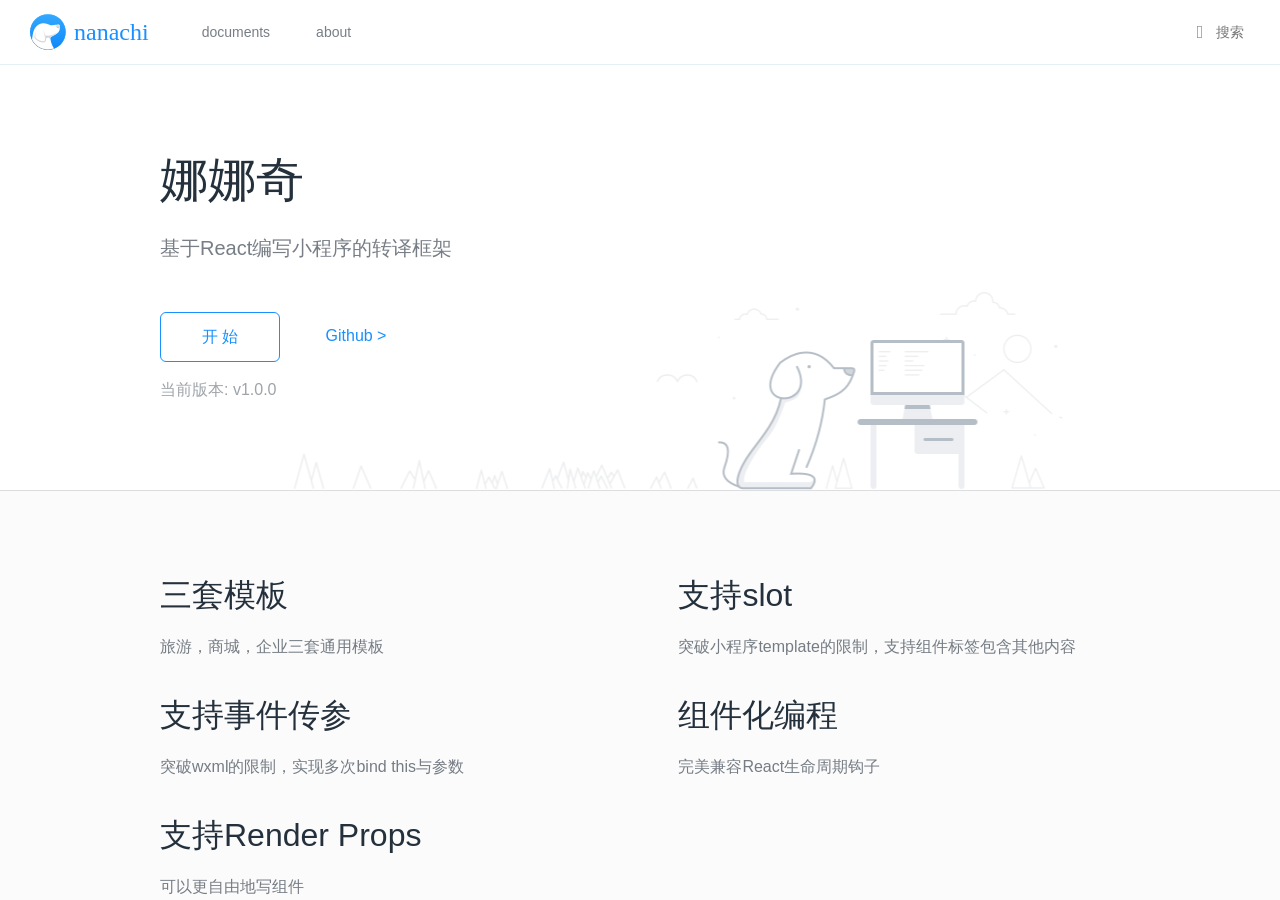
==== commit 842ae791: "更新官网" ====
--- a/index.html
+++ b/index.html
@@ -2,7 +2,7 @@
       <div class="icon">&#xf0fd;</div>
       <input type="text" class="input js-input" placeholder="搜索" />
       <div class="m-search-result js-search-result"></div>
-    </div></div><nav class="m-header-nav js-nav"><ul class="m-header-items"><li class="item "><a class="href" href="documents/intro.html">documents</a></li><li class="item "><a class="href" href="about/index.html">about</a></li></ul></nav><div id="js-nav-btn" class="m-header-btn ui-font-ydoc"></div></header><div class="m-content" id="js-content"><div class="g-home"><section class="m-section home"><div class="m-section-container"><div class="m-section-title"><h4 class="name">娜娜奇</h4><p class="desc">基于React编写小程序的转译框架</p><div class="m-section-btngroup"><a href="./documents/index.html"><div class="btn ">开 始</div></a><a href="https://github.com/YMFE/ydoc"><div class="btn btn-ghost">Github &gt;</div></a></div><p class="caption">当前版本: v1.0.0</p></div><div class="m-section-banner"><img src="./ydoc/images/dogbg@1x.png" alt="bg" srcSet="./ydoc/images/dogbg@2x.png 2x"/></div></div></section><section class="m-section feature"><div class="m-section-container"><div class="m-section-box"><div class="item"><h6 class="title">三套模板</h6><p class="desc">旅游，商城，企业三套通用模板</p></div><div class="item"><h6 class="title">支持slot</h6><p class="desc">突破小程序template的限制，支持组件标签包含其他内容</p></div><div class="item"><h6 class="title">支持事件传参</h6><p class="desc">突破wxml的限制，实现多次bind this与参数</p></div><div class="item"><h6 class="title">组件化编程</h6><p class="desc">完美兼容React生命周期钩子</p></div></div></div></section></div><footer class="m-footer"><div class="m-footer-container"><div class="m-footer-links"><div class="group"><p class="title">团队网址</p><ul><li><a class="href" href="https://ymfe.org/">YMFE</a></li><li><a class="href" href="https://blog.ymfe.org/">YMFE Blog</a></li></ul></div><div class="group"><p class="title">Git仓库</p><ul><li><a class="href" href="https://github.com/YMFE/ydoc">Github</a></li><li><a class="href" href="https://github.com/YMFE/ydoc/issues">Github Issue</a></li></ul></div></div><div class="m-footer-title"><p class="copyright">© 2018 <a class="href" href="https://ymfe.org/">YMFE Team</a></p><p>Build by <a class="href" href="https://ydoc.ymfe.org/">ydoc</a></p></div></div></footer></div></div></div><div></div><script>
+    </div></div><nav class="m-header-nav js-nav"><ul class="m-header-items"><li class="item "><a class="href" href="documents/intro.html">documents</a></li><li class="item "><a class="href" href="about/index.html">about</a></li></ul></nav><div id="js-nav-btn" class="m-header-btn ui-font-ydoc"></div></header><div class="m-content" id="js-content"><div class="g-home"><section class="m-section home"><div class="m-section-container"><div class="m-section-title"><h4 class="name">娜娜奇</h4><p class="desc">基于React编写小程序的转译框架</p><div class="m-section-btngroup"><a href="./documents/intro.html"><div class="btn ">开 始</div></a><a href="https://github.com/RubyLouvre/anu/tree/master/packages/cli"><div class="btn btn-ghost">Github &gt;</div></a></div><p class="caption">当前版本: v1.0.0</p></div><div class="m-section-banner"><img src="./ydoc/images/dogbg@1x.png" alt="bg" srcSet="./ydoc/images/dogbg@2x.png 2x"/></div></div></section><section class="m-section feature"><div class="m-section-container"><div class="m-section-box"><div class="item"><h6 class="title">三套模板</h6><p class="desc">旅游，商城，企业三套通用模板</p></div><div class="item"><h6 class="title">支持slot</h6><p class="desc">突破小程序template的限制，支持组件标签包含其他内容</p></div><div class="item"><h6 class="title">支持事件传参</h6><p class="desc">突破wxml的限制，实现多次bind this与参数</p></div><div class="item"><h6 class="title">组件化编程</h6><p class="desc">完美兼容React生命周期钩子</p></div><div class="item"><h6 class="title">支持Render Props</h6><p class="desc">可以更自由地写组件</p></div></div></div></section></div><footer class="m-footer"><div class="m-footer-container"><div class="m-footer-links"><div class="group"><p class="title">团队网址</p><ul><li><a class="href" href="https://ymfe.org/">YMFE</a></li><li><a class="href" href="https://blog.ymfe.org/">YMFE Blog</a></li></ul></div><div class="group"><p class="title">Git仓库</p><ul><li><a class="href" href="https://github.com/YMFE/ydoc">Github</a></li><li><a class="href" href="https://github.com/YMFE/ydoc/issues">Github Issue</a></li></ul></div></div><div class="m-footer-title"><p class="copyright">© 2018 <a class="href" href="https://ymfe.org/">YMFE Team</a></p><p>Build by <a class="href" href="https://ydoc.ymfe.org/">ydoc</a></p></div></div></footer></div></div></div><div></div><script>
     var $content = document.getElementById('js-content');
     var $summaryItems = Array.prototype.slice.call(document.querySelectorAll('#js-menu .href'));
     var $menu = document.getElementById('js-menu');
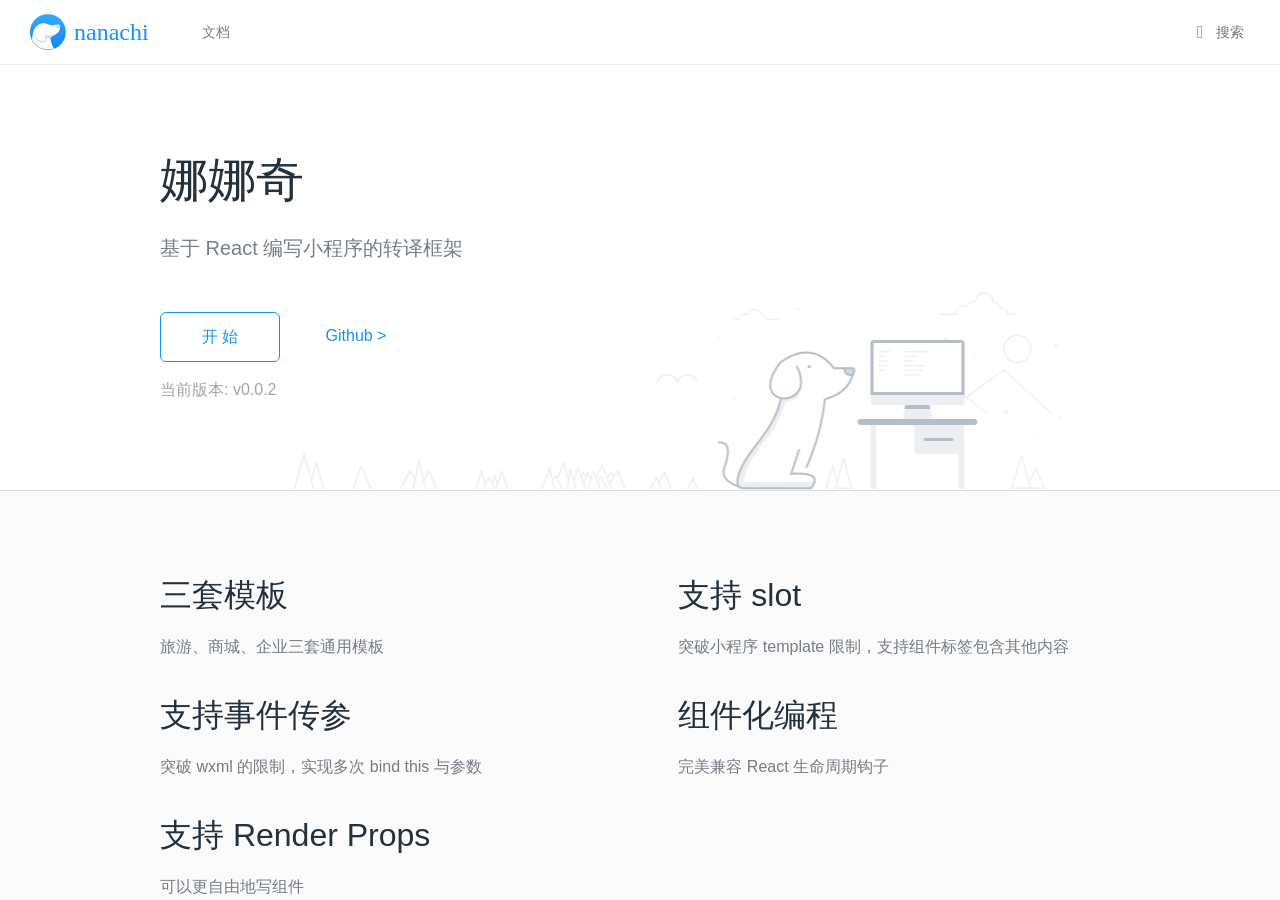
==== commit e25bb3ca: "update document" ====
--- a/index.html
+++ b/index.html
@@ -1,8 +1,8 @@
-<html lang="zh-CN"><head><meta charSet="UTF-8"/><meta content="text/html; charset=utf-8" http-equiv="Content-Type"/><meta http-equiv="X-UA-Compatible" content="IE=edge"/><meta name="viewport" content="width=device-width, initial-scale=1, maximum-scale=1"/><meta name="apple-mobile-web-app-capable" content="yes"/><meta name="apple-mobile-web-app-status-bar-style" content="black"/><link rel="apple-touch-icon" sizes="180x180" href="ydoc/images/apple-touch-icon.png"/><link rel="icon" type="image/png" sizes="32x32" href="ydoc/images/favicon-32x32.png"/><link rel="icon" type="image/png" sizes="16x16" href="ydoc/images/favicon-16x16.png"/><link rel="manifest" href="ydoc/images/manifest.json"/><link rel="mask-icon" href="ydoc/images/safari-pinned-tab.svg" color="#5bbad5"/><meta name="theme-color" content="#ffffff"/><meta http-equiv="Cache-Control" content="no-transform"/><meta http-equiv="Cache-Control" content="no-siteapp"/><title>nanachi</title><link rel="stylesheet" href="ydoc/styles/style.css"/><meta name="author" content="司徒正美"/><meta name="keywords"/><meta name="description" content="使用Reac微信小程序"/><meta id="releativePath" content=""/><link rel="stylesheet" href="ydoc/ydoc-plugin-search/search.css"/></head><body><div class="g-doc"><div class="m-main" id="js-panel"><header class="m-header" id="js-header"><div class="m-header-title js-logo"><a href="" target="_self"><img class="logo" width="36" src="ydoc/images/dog@1x.png"/><h6 class="name">nanachi</h6></a></div><div><div class="m-search">
+<html lang="zh-CN"><head><meta charSet="UTF-8"/><meta content="text/html; charset=utf-8" http-equiv="Content-Type"/><meta http-equiv="X-UA-Compatible" content="IE=edge"/><meta name="viewport" content="width=device-width, initial-scale=1, maximum-scale=1"/><meta name="apple-mobile-web-app-capable" content="yes"/><meta name="apple-mobile-web-app-status-bar-style" content="black"/><link rel="apple-touch-icon" sizes="180x180" href="ydoc/images/apple-touch-icon.png"/><link rel="icon" type="image/png" sizes="32x32" href="ydoc/images/favicon-32x32.png"/><link rel="icon" type="image/png" sizes="16x16" href="ydoc/images/favicon-16x16.png"/><link rel="manifest" href="ydoc/images/manifest.json"/><link rel="mask-icon" href="ydoc/images/safari-pinned-tab.svg&quot;" color="#5bbad5"/><meta name="theme-color" content="#ffffff"/><meta http-equiv="Cache-Control" content="no-transform"/><meta http-equiv="Cache-Control" content="no-siteapp"/><title>nanachi</title><link rel="stylesheet" href="ydoc/styles/style.css"/><meta name="author" content="司徒正美"/><meta name="keywords"/><meta name="description" content="使用Reac微信小程序"/><meta id="releativePath" content=""/><link rel="stylesheet" href="ydoc/ydoc-plugin-search/search.css"/></head><body><div class="g-doc"><div class="m-main" id="js-panel"><header class="m-header" id="js-header"><div class="m-header-title js-logo"><a href="" target="_self"><img class="logo" width="36" src="ydoc/images/dog@1x.png"/><h6 class="name">nanachi</h6></a></div><div><div class="m-search">
       <div class="icon">&#xf0fd;</div>
       <input type="text" class="input js-input" placeholder="搜索" />
       <div class="m-search-result js-search-result"></div>
-    </div></div><nav class="m-header-nav js-nav"><ul class="m-header-items"><li class="item "><a class="href" href="documents/intro.html">documents</a></li><li class="item "><a class="href" href="about/index.html">about</a></li></ul></nav><div id="js-nav-btn" class="m-header-btn ui-font-ydoc"></div></header><div class="m-content" id="js-content"><div class="g-home"><section class="m-section home"><div class="m-section-container"><div class="m-section-title"><h4 class="name">娜娜奇</h4><p class="desc">基于React编写小程序的转译框架</p><div class="m-section-btngroup"><a href="./documents/intro.html"><div class="btn ">开 始</div></a><a href="https://github.com/RubyLouvre/anu/tree/master/packages/cli"><div class="btn btn-ghost">Github &gt;</div></a></div><p class="caption">当前版本: v1.0.0</p></div><div class="m-section-banner"><img src="./ydoc/images/dogbg@1x.png" alt="bg" srcSet="./ydoc/images/dogbg@2x.png 2x"/></div></div></section><section class="m-section feature"><div class="m-section-container"><div class="m-section-box"><div class="item"><h6 class="title">三套模板</h6><p class="desc">旅游，商城，企业三套通用模板</p></div><div class="item"><h6 class="title">支持slot</h6><p class="desc">突破小程序template的限制，支持组件标签包含其他内容</p></div><div class="item"><h6 class="title">支持事件传参</h6><p class="desc">突破wxml的限制，实现多次bind this与参数</p></div><div class="item"><h6 class="title">组件化编程</h6><p class="desc">完美兼容React生命周期钩子</p></div><div class="item"><h6 class="title">支持Render Props</h6><p class="desc">可以更自由地写组件</p></div></div></div></section></div><footer class="m-footer"><div class="m-footer-container"><div class="m-footer-links"><div class="group"><p class="title">团队网址</p><ul><li><a class="href" href="https://ymfe.org/">YMFE</a></li><li><a class="href" href="https://blog.ymfe.org/">YMFE Blog</a></li></ul></div><div class="group"><p class="title">Git仓库</p><ul><li><a class="href" href="https://github.com/YMFE/ydoc">Github</a></li><li><a class="href" href="https://github.com/YMFE/ydoc/issues">Github Issue</a></li></ul></div></div><div class="m-footer-title"><p class="copyright">© 2018 <a class="href" href="https://ymfe.org/">YMFE Team</a></p><p>Build by <a class="href" href="https://ydoc.ymfe.org/">ydoc</a></p></div></div></footer></div></div></div><div></div><script>
+    </div></div><nav class="m-header-nav js-nav"><ul class="m-header-items"><li class="item "><a class="href" href="documents/intro.html">文档</a></li></ul></nav><div id="js-nav-btn" class="m-header-btn ui-font-ydoc"></div></header><div class="m-content" id="js-content"><div class="g-home"><section class="m-section home"><div class="m-section-container"><div class="m-section-title"><h4 class="name">娜娜奇</h4><p class="desc">基于 React 编写小程序的转译框架</p><div class="m-section-btngroup"><a href="./documents/intro.html"><div class="btn ">开 始</div></a><a href="https://github.com/roland-reed/nanachi-cli"><div class="btn btn-ghost">Github &gt;</div></a></div><p class="caption">当前版本: v0.0.2</p></div><div class="m-section-banner"><img src="./ydoc/images/dogbg@1x.png" alt="bg" srcSet="./ydoc/images/dogbg@2x.png 2x"/></div></div></section><section class="m-section feature"><div class="m-section-container"><div class="m-section-box"><div class="item"><h6 class="title">三套模板</h6><p class="desc">旅游、商城、企业三套通用模板</p></div><div class="item"><h6 class="title">支持 slot</h6><p class="desc">突破小程序 template 限制，支持组件标签包含其他内容</p></div><div class="item"><h6 class="title">支持事件传参</h6><p class="desc">突破 wxml 的限制，实现多次 bind this 与参数</p></div><div class="item"><h6 class="title">组件化编程</h6><p class="desc">完美兼容 React 生命周期钩子</p></div><div class="item"><h6 class="title">支持 Render Props</h6><p class="desc">可以更自由地写组件</p></div></div></div></section></div><footer class="m-footer"><div class="m-footer-container"><div class="m-footer-links"><div class="group"><p class="title">团队网址</p><ul><li><a class="href" href="https://ymfe.org/">YMFE</a></li><li><a class="href" href="https://blog.ymfe.org/">YMFE Blog</a></li></ul></div><div class="group"><p class="title">Git仓库</p><ul><li><a class="href" href="https://github.com/YMFE/ydoc">Github</a></li><li><a class="href" href="https://github.com/YMFE/ydoc/issues">Github Issue</a></li></ul></div></div><div class="m-footer-title"><p class="copyright">© 2018 <a class="href" href="https://ymfe.org/">YMFE Team</a></p><p>Build by <a class="href" href="https://ydoc.ymfe.org/">ydoc</a></p></div></div></footer></div></div></div><div></div><script>
     var $content = document.getElementById('js-content');
     var $summaryItems = Array.prototype.slice.call(document.querySelectorAll('#js-menu .href'));
     var $menu = document.getElementById('js-menu');
--- a/ydoc/styles/style.css
+++ b/ydoc/styles/style.css
@@ -26,7 +26,6 @@
 
 ::-webkit-scrollbar {
   width: 6px;
-  height: 4px;
 }
 
 ::-webkit-scrollbar-track {
@@ -91,7 +90,7 @@
 ::before,
 ::after {
   box-sizing: border-box;
-  -webkit-tap-highlight-color: rgba(0, 0, 0, 0);
+  -webkit-tap-highlight-color: transparent;
 }
 
 html {
@@ -217,7 +216,7 @@
 }
 
 mark {
-  background-color: rgba(0, 0, 0, 0);
+  background-color: transparent;
 }
 
 a,
@@ -583,7 +582,7 @@
 }
 
 .nav-toggle {
-  -webkit-tap-highlight-color: rgba(0, 0, 0, 0);
+  -webkit-tap-highlight-color: transparent;
   -webkit-touch-callout: none;
   -webkit-user-select: none;
   -moz-user-select: none;
@@ -1370,14 +1369,6 @@
 .markdown-body h5,
 .markdown-body h6 {
   font-weight: 500;
-}
-
-.markdown-body h2 {
-  margin: .54rem 0 .24rem;
-}
-
-.markdown-body h3 {
-  margin: .32rem 0 .16rem;
 }
 
 .markdown-body a {
@@ -1660,7 +1651,7 @@
   padding: .12rem;
   cursor: pointer;
   transition: color 0.2s;
-  -webkit-tap-highlight-color: rgba(0, 0, 0, 0);
+  -webkit-tap-highlight-color: transparent;
   -webkit-touch-callout: none;
   -webkit-user-select: none;
   -moz-user-select: none;
@@ -1788,9 +1779,8 @@
   margin-bottom: .16rem;
 }
 
-.m-summary-block.active > .href {
-  font-weight: bold;
-  color: #1890ff;
+.m-summary-block .m-summary-block {
+  margin-bottom: 0;
 }
 
 .m-summary-title {
